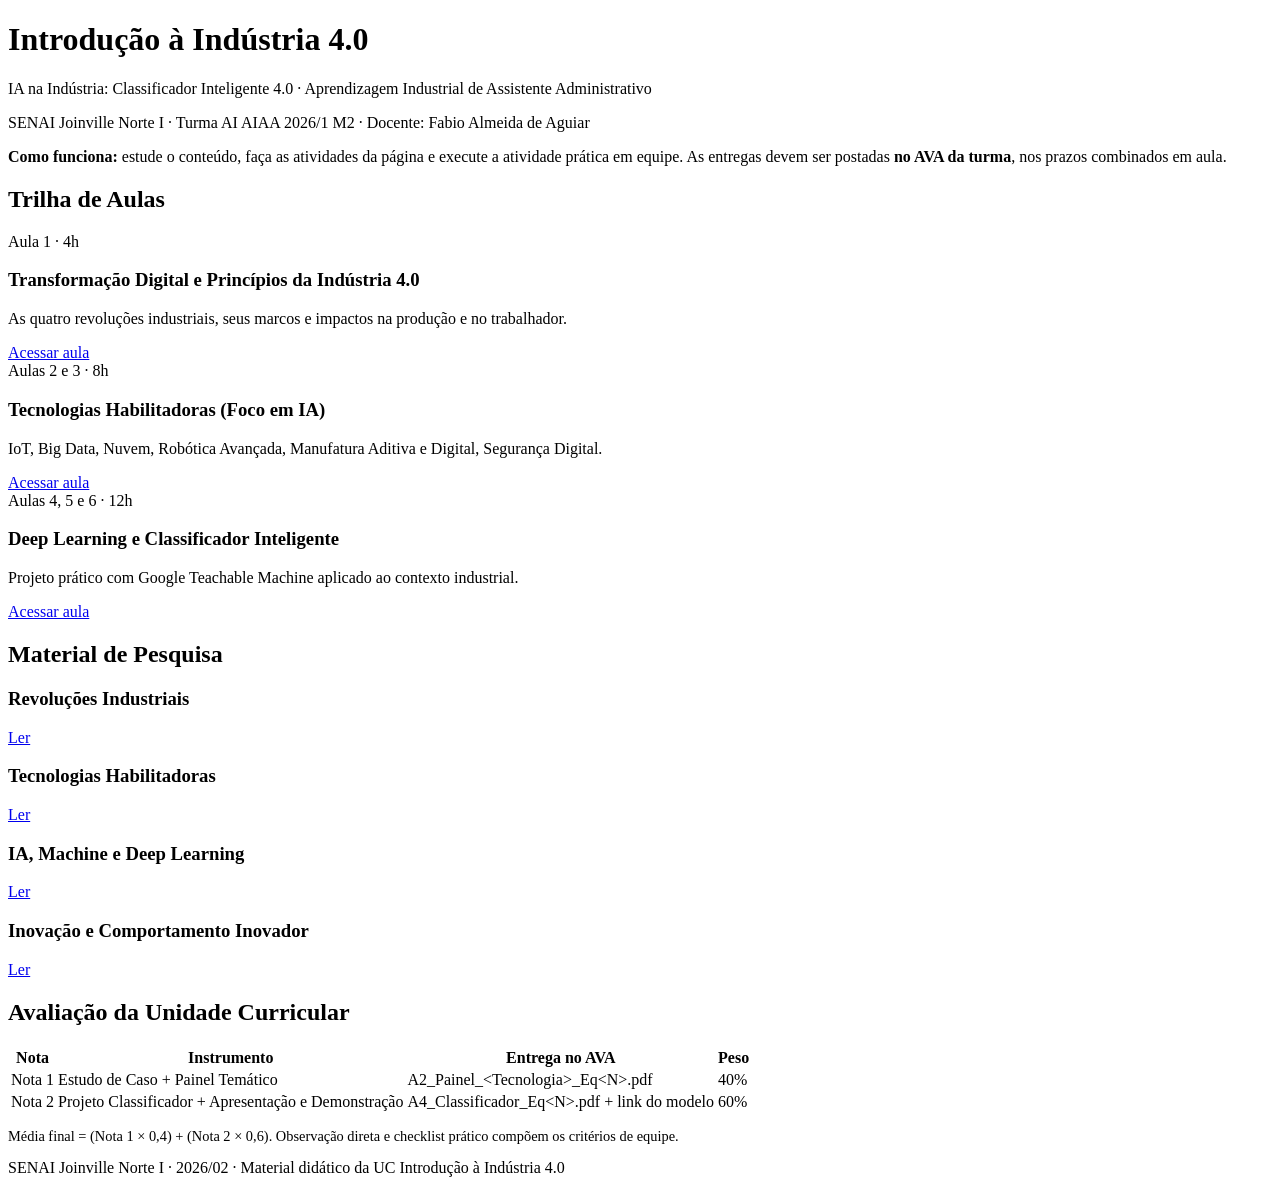
==== index.html @ d93bcd63 "Add initial HTML structure for course material" ====
<!DOCTYPE html>
<html lang="pt-BR">
<head>
<meta charset="UTF-8">
<meta name="viewport" content="width=device-width,initial-scale=1">
<title>Introdução à Indústria 4.0 — AIAA</title>
<link rel="stylesheet" href="assets/css/style.css">
</head>
<body>
<header>
  <div class="wrap" style="padding:0">
    <h1>Introdução à Indústria 4.0</h1>
    <p>IA na Indústria: Classificador Inteligente 4.0 · Aprendizagem Industrial de Assistente Administrativo</p>
    <p>SENAI Joinville Norte I · Turma AI AIAA 2026/1 M2 · Docente: Fabio Almeida de Aguiar</p>
  </div>
</header>

<div class="wrap">
  <div class="box">
    <strong>Como funciona:</strong> estude o conteúdo, faça as atividades da página
    e execute a atividade prática em equipe. As entregas devem ser postadas
    <strong>no AVA da turma</strong>, nos prazos combinados em aula.
  </div>

  <h2>Trilha de Aulas</h2>
  <div class="grid">
    <div class="card" data-etapa="aula1">
      <span class="tag">Aula 1 · 4h</span>
      <h3>Transformação Digital e Princípios da Indústria 4.0</h3>
      <p>As quatro revoluções industriais, seus marcos e impactos na produção e no trabalhador.</p>
      <a class="btn" href="aulas/aula1.html">Acessar aula</a>
    </div>
    <div class="card" data-etapa="aula23">
      <span class="tag">Aulas 2 e 3 · 8h</span>
      <h3>Tecnologias Habilitadoras (Foco em IA)</h3>
      <p>IoT, Big Data, Nuvem, Robótica Avançada, Manufatura Aditiva e Digital, Segurança Digital.</p>
      <a class="btn" href="aulas/aula2-3.html">Acessar aula</a>
    </div>
    <div class="card" data-etapa="aula456">
      <span class="tag">Aulas 4, 5 e 6 · 12h</span>
      <h3>Deep Learning e Classificador Inteligente</h3>
      <p>Projeto prático com Google Teachable Machine aplicado ao contexto industrial.</p>
      <a class="btn" href="aulas/aula4-6.html">Acessar aula</a>
    </div>
  </div>

  <h2>Material de Pesquisa</h2>
  <div class="grid">
    <div class="card"><h3>Revoluções Industriais</h3>
      <a class="btn" href="conteudo/revolucoes.html">Ler</a></div>
    <div class="card"><h3>Tecnologias Habilitadoras</h3>
      <a class="btn" href="conteudo/tecnologias.html">Ler</a></div>
    <div class="card"><h3>IA, Machine e Deep Learning</h3>
      <a class="btn" href="conteudo/ia-deeplearning.html">Ler</a></div>
    <div class="card"><h3>Inovação e Comportamento Inovador</h3>
      <a class="btn" href="conteudo/inovacao.html">Ler</a></div>
  </div>

  <h2>Avaliação da Unidade Curricular</h2>
  <table>
    <tr><th>Nota</th><th>Instrumento</th><th>Entrega no AVA</th><th>Peso</th></tr>
    <tr><td>Nota 1</td><td>Estudo de Caso + Painel Temático</td>
        <td>A2_Painel_&lt;Tecnologia&gt;_Eq&lt;N&gt;.pdf</td><td>40%</td></tr>
    <tr><td>Nota 2</td><td>Projeto Classificador + Apresentação e Demonstração</td>
        <td>A4_Classificador_Eq&lt;N&gt;.pdf + link do modelo</td><td>60%</td></tr>
  </table>
  <p style="font-size:.9rem">Média final = (Nota 1 × 0,4) + (Nota 2 × 0,6). Observação direta e checklist prático compõem os critérios de equipe.</p>
</div>

<footer>SENAI Joinville Norte I · 2026/02 · Material didático da UC Introdução à Indústria 4.0</footer>
<script src="assets/js/app.js"></script>
</body>
</html>
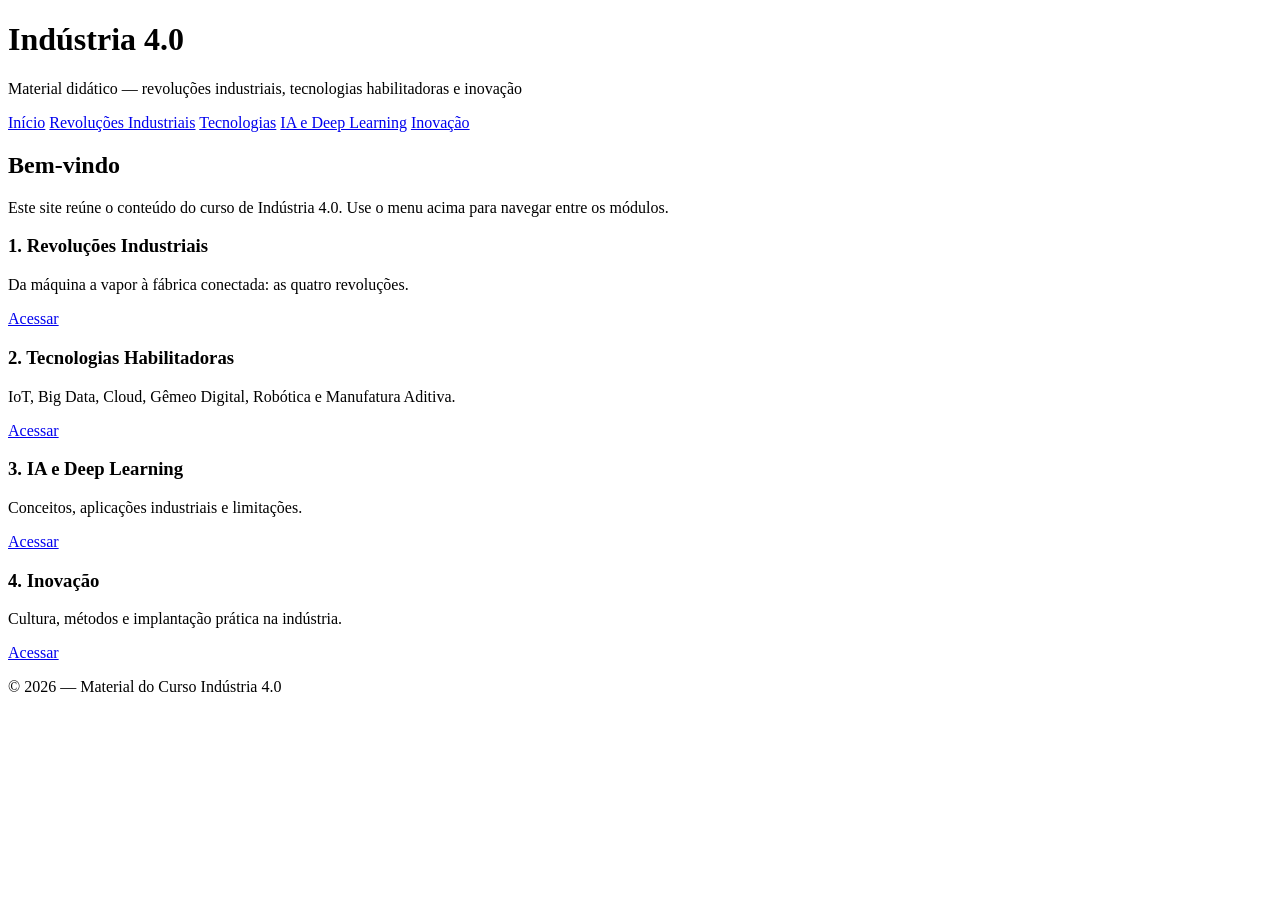
==== commit 99ba19db: "Create initial index.html for Indústria 4.0 course" ====
--- a/index.html
+++ b/index.html
@@ -1,73 +1,66 @@
 <!DOCTYPE html>
 <html lang="pt-BR">
 <head>
-<meta charset="UTF-8">
-<meta name="viewport" content="width=device-width,initial-scale=1">
-<title>Introdução à Indústria 4.0 — AIAA</title>
-<link rel="stylesheet" href="assets/css/style.css">
+  <meta charset="UTF-8">
+  <meta name="viewport" content="width=device-width, initial-scale=1.0">
+  <title>Indústria 4.0 — Material do Curso</title>
+  <link rel="stylesheet" href="assets/css/style.css">
 </head>
 <body>
-<header>
-  <div class="wrap" style="padding:0">
-    <h1>Introdução à Indústria 4.0</h1>
-    <p>IA na Indústria: Classificador Inteligente 4.0 · Aprendizagem Industrial de Assistente Administrativo</p>
-    <p>SENAI Joinville Norte I · Turma AI AIAA 2026/1 M2 · Docente: Fabio Almeida de Aguiar</p>
-  </div>
-</header>
 
-<div class="wrap">
-  <div class="box">
-    <strong>Como funciona:</strong> estude o conteúdo, faça as atividades da página
-    e execute a atividade prática em equipe. As entregas devem ser postadas
-    <strong>no AVA da turma</strong>, nos prazos combinados em aula.
-  </div>
+  <header>
+    <h1>Indústria 4.0</h1>
+    <p>Material didático — revoluções industriais, tecnologias habilitadoras e inovação</p>
+  </header>
 
-  <h2>Trilha de Aulas</h2>
-  <div class="grid">
-    <div class="card" data-etapa="aula1">
-      <span class="tag">Aula 1 · 4h</span>
-      <h3>Transformação Digital e Princípios da Indústria 4.0</h3>
-      <p>As quatro revoluções industriais, seus marcos e impactos na produção e no trabalhador.</p>
-      <a class="btn" href="aulas/aula1.html">Acessar aula</a>
-    </div>
-    <div class="card" data-etapa="aula23">
-      <span class="tag">Aulas 2 e 3 · 8h</span>
-      <h3>Tecnologias Habilitadoras (Foco em IA)</h3>
-      <p>IoT, Big Data, Nuvem, Robótica Avançada, Manufatura Aditiva e Digital, Segurança Digital.</p>
-      <a class="btn" href="aulas/aula2-3.html">Acessar aula</a>
-    </div>
-    <div class="card" data-etapa="aula456">
-      <span class="tag">Aulas 4, 5 e 6 · 12h</span>
-      <h3>Deep Learning e Classificador Inteligente</h3>
-      <p>Projeto prático com Google Teachable Machine aplicado ao contexto industrial.</p>
-      <a class="btn" href="aulas/aula4-6.html">Acessar aula</a>
-    </div>
-  </div>
+  <nav>
+    <a href="index.html">Início</a>
+    <a href="conteudo/revolucoes.html">Revoluções Industriais</a>
+    <a href="conteudo/tecnologias.html">Tecnologias</a>
+    <a href="conteudo/ia-deeplearning.html">IA e Deep Learning</a>
+    <a href="conteudo/inovacao.html">Inovação</a>
+  </nav>
 
-  <h2>Material de Pesquisa</h2>
-  <div class="grid">
-    <div class="card"><h3>Revoluções Industriais</h3>
-      <a class="btn" href="conteudo/revolucoes.html">Ler</a></div>
-    <div class="card"><h3>Tecnologias Habilitadoras</h3>
-      <a class="btn" href="conteudo/tecnologias.html">Ler</a></div>
-    <div class="card"><h3>IA, Machine e Deep Learning</h3>
-      <a class="btn" href="conteudo/ia-deeplearning.html">Ler</a></div>
-    <div class="card"><h3>Inovação e Comportamento Inovador</h3>
-      <a class="btn" href="conteudo/inovacao.html">Ler</a></div>
-  </div>
+  <main>
+    <section class="card">
+      <h2>Bem-vindo</h2>
+      <p>
+        Este site reúne o conteúdo do curso de Indústria 4.0. Use o menu acima
+        para navegar entre os módulos.
+      </p>
+    </section>
 
-  <h2>Avaliação da Unidade Curricular</h2>
-  <table>
-    <tr><th>Nota</th><th>Instrumento</th><th>Entrega no AVA</th><th>Peso</th></tr>
-    <tr><td>Nota 1</td><td>Estudo de Caso + Painel Temático</td>
-        <td>A2_Painel_&lt;Tecnologia&gt;_Eq&lt;N&gt;.pdf</td><td>40%</td></tr>
-    <tr><td>Nota 2</td><td>Projeto Classificador + Apresentação e Demonstração</td>
-        <td>A4_Classificador_Eq&lt;N&gt;.pdf + link do modelo</td><td>60%</td></tr>
-  </table>
-  <p style="font-size:.9rem">Média final = (Nota 1 × 0,4) + (Nota 2 × 0,6). Observação direta e checklist prático compõem os critérios de equipe.</p>
-</div>
+    <section class="grid">
+      <article class="card">
+        <h3>1. Revoluções Industriais</h3>
+        <p>Da máquina a vapor à fábrica conectada: as quatro revoluções.</p>
+        <a class="btn" href="conteudo/revolucoes.html">Acessar</a>
+      </article>
 
-<footer>SENAI Joinville Norte I · 2026/02 · Material didático da UC Introdução à Indústria 4.0</footer>
-<script src="assets/js/app.js"></script>
+      <article class="card">
+        <h3>2. Tecnologias Habilitadoras</h3>
+        <p>IoT, Big Data, Cloud, Gêmeo Digital, Robótica e Manufatura Aditiva.</p>
+        <a class="btn" href="conteudo/tecnologias.html">Acessar</a>
+      </article>
+
+      <article class="card">
+        <h3>3. IA e Deep Learning</h3>
+        <p>Conceitos, aplicações industriais e limitações.</p>
+        <a class="btn" href="conteudo/ia-deeplearning.html">Acessar</a>
+      </article>
+
+      <article class="card">
+        <h3>4. Inovação</h3>
+        <p>Cultura, métodos e implantação prática na indústria.</p>
+        <a class="btn" href="conteudo/inovacao.html">Acessar</a>
+      </article>
+    </section>
+  </main>
+
+  <footer>
+    <p>&copy; 2026 — Material do Curso Indústria 4.0</p>
+  </footer>
+
+  <script src="assets/js/app.js"></script>
 </body>
 </html>
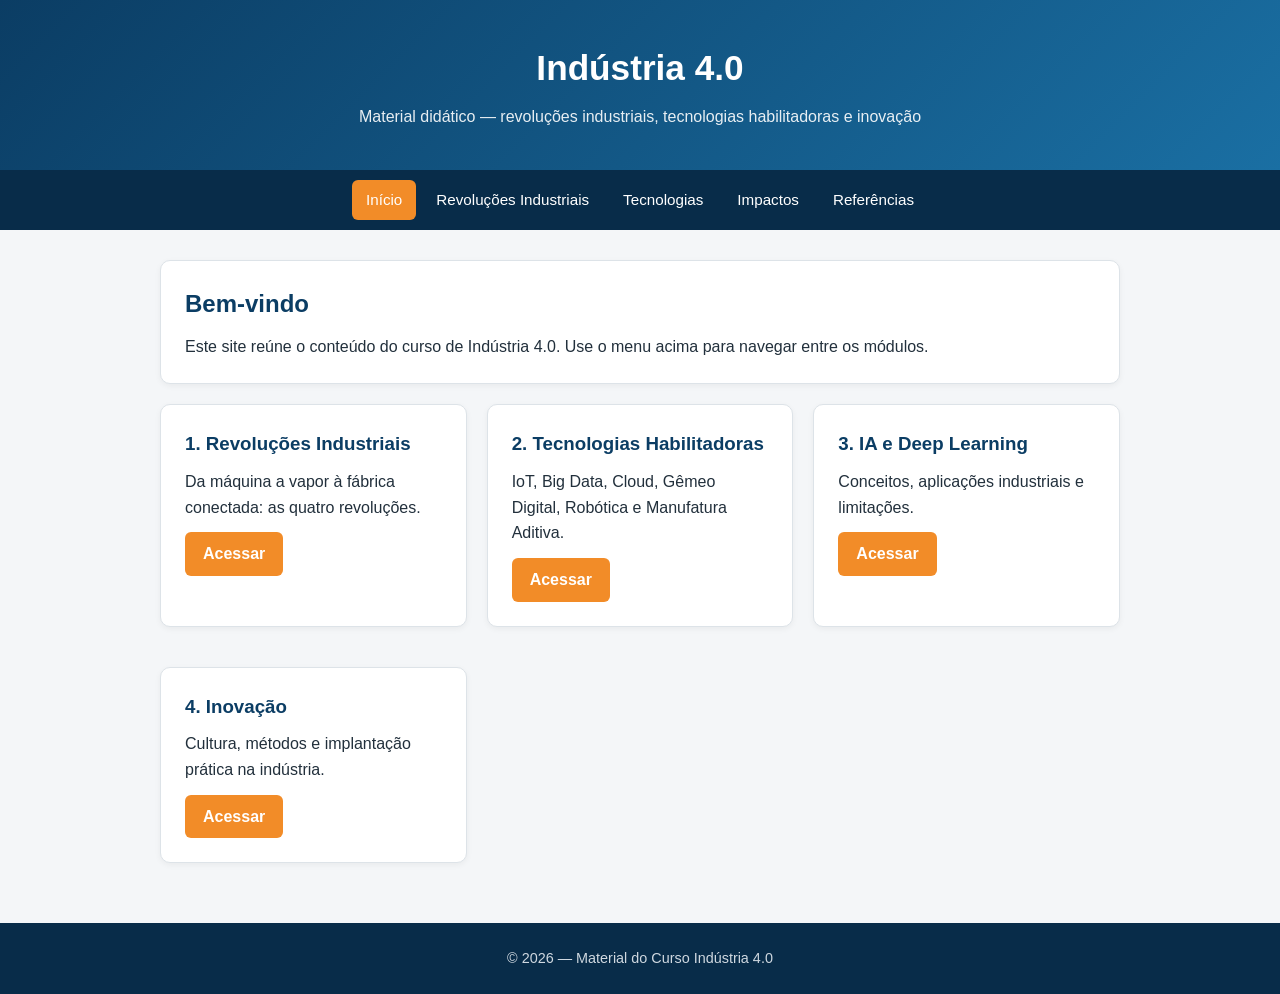
==== commit 6e1b05af: "Update index.html" ====
--- a/index.html
+++ b/index.html
@@ -5,6 +5,7 @@
   <meta name="viewport" content="width=device-width, initial-scale=1.0">
   <title>Indústria 4.0 — Material do Curso</title>
   <link rel="stylesheet" href="assets/css/style.css">
+  <script src="assets/js/app.js"></script>
 </head>
 <body>
 
@@ -14,12 +15,12 @@
   </header>
 
   <nav>
-    <a href="index.html">Início</a>
-    <a href="conteudo/revolucoes.html">Revoluções Industriais</a>
-    <a href="conteudo/tecnologias.html">Tecnologias</a>
-    <a href="conteudo/ia-deeplearning.html">IA e Deep Learning</a>
-    <a href="conteudo/inovacao.html">Inovação</a>
-  </nav>
+  <a href="index.html">Início</a>
+  <a href="revolucoes.html">Revoluções Industriais</a>
+  <a href="tecnologias.html">Tecnologias</a>
+  <a href="impactos.html">Impactos</a>
+  <a href="referencias.html">Referências</a>
+</nav>
 
   <main>
     <section class="card">
--- a/assets/css/style.css
+++ b/assets/css/style.css
@@ -0,0 +1,122 @@
+:root {
+  --azul: #0b3d64;
+  --azul-claro: #1a6fa3;
+  --laranja: #f28c28;
+  --cinza: #f4f6f8;
+  --texto: #22303c;
+  --borda: #dde3e8;
+}
+
+* { margin: 0; padding: 0; box-sizing: border-box; }
+
+body {
+  font-family: "Segoe UI", Arial, sans-serif;
+  background: var(--cinza);
+  color: var(--texto);
+  line-height: 1.6;
+}
+
+header {
+  background: linear-gradient(135deg, var(--azul), var(--azul-claro));
+  color: #fff;
+  padding: 40px 20px;
+  text-align: center;
+}
+
+header h1 { font-size: 2.2rem; margin-bottom: 8px; }
+header p { opacity: .9; }
+
+nav {
+  background: #082c49;
+  display: flex;
+  flex-wrap: wrap;
+  justify-content: center;
+  gap: 6px;
+  padding: 10px;
+  position: sticky;
+  top: 0;
+  z-index: 10;
+}
+
+nav a {
+  color: #fff;
+  text-decoration: none;
+  padding: 8px 14px;
+  border-radius: 6px;
+  font-size: .95rem;
+  transition: background .2s;
+}
+
+nav a:hover { background: var(--laranja); }
+
+main {
+  max-width: 1000px;
+  margin: 30px auto;
+  padding: 0 20px;
+}
+
+.card {
+  background: #fff;
+  border: 1px solid var(--borda);
+  border-radius: 10px;
+  padding: 24px;
+  margin-bottom: 20px;
+  box-shadow: 0 2px 6px rgba(0,0,0,.05);
+}
+
+.card h2, .card h3 {
+  color: var(--azul);
+  margin-bottom: 10px;
+}
+
+.grid {
+  display: grid;
+  grid-template-columns: repeat(auto-fit, minmax(240px, 1fr));
+  gap: 20px;
+}
+
+.btn {
+  display: inline-block;
+  margin-top: 12px;
+  background: var(--laranja);
+  color: #fff;
+  text-decoration: none;
+  padding: 9px 18px;
+  border-radius: 6px;
+  font-weight: 600;
+  transition: opacity .2s;
+}
+
+.btn:hover { opacity: .85; }
+
+ul, ol { margin: 10px 0 10px 22px; }
+li { margin-bottom: 6px; }
+
+table {
+  width: 100%;
+  border-collapse: collapse;
+  margin: 16px 0;
+}
+
+th, td {
+  border: 1px solid var(--borda);
+  padding: 10px;
+  text-align: left;
+}
+
+th { background: var(--azul); color: #fff; }
+tr:nth-child(even) td { background: #fafbfc; }
+
+footer {
+  background: #082c49;
+  color: #cfd8e0;
+  text-align: center;
+  padding: 24px;
+  margin-top: 40px;
+  font-size: .9rem;
+}
+
+@media (max-width: 600px) {
+  header h1 { font-size: 1.6rem; }
+  nav a { font-size: .85rem; padding: 6px 10px; }
+}
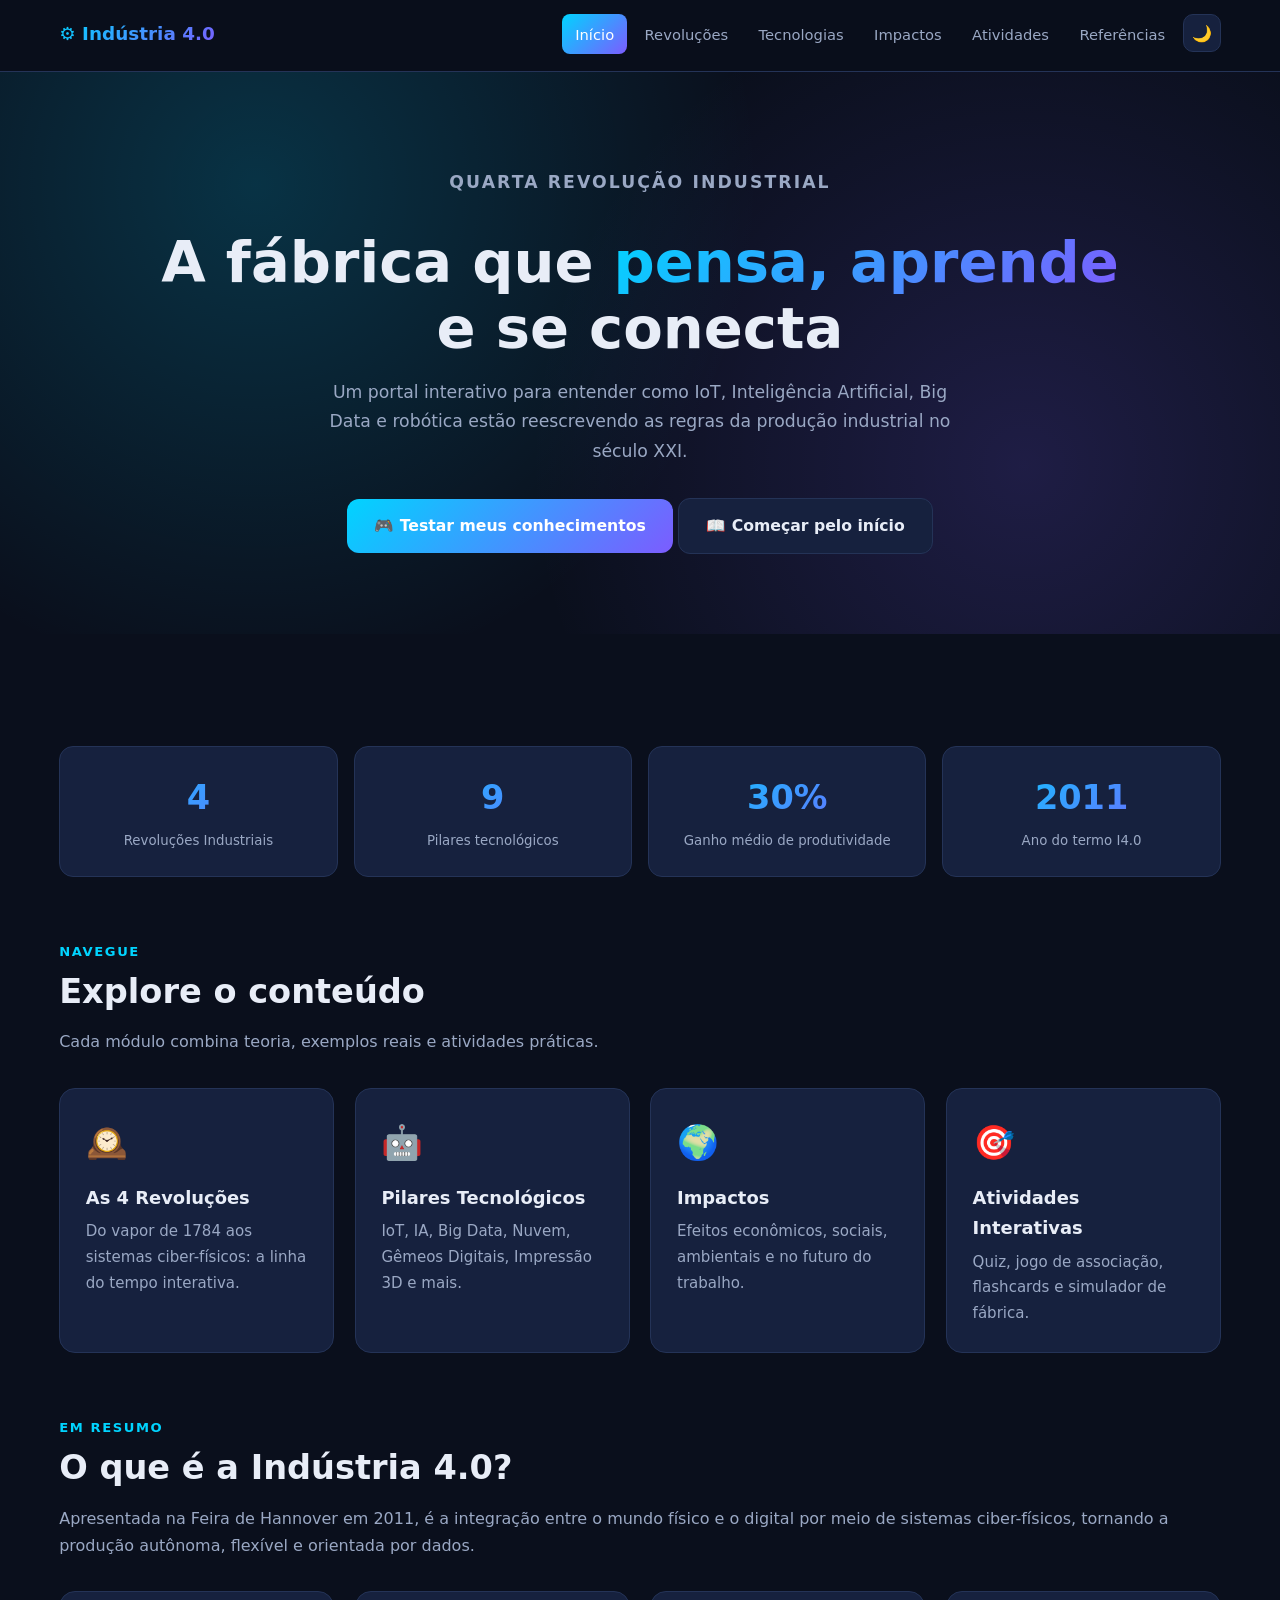
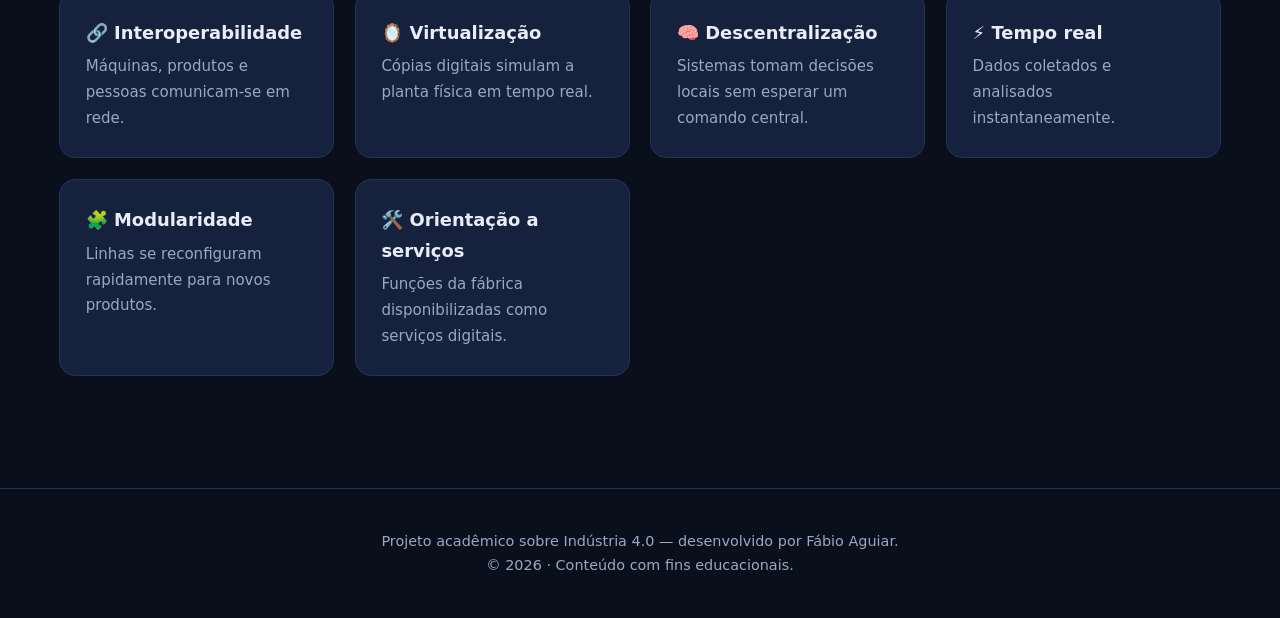
==== commit d169d63d: "Update index.html" ====
--- a/index.html
+++ b/index.html
@@ -1,67 +1,84 @@
 <!DOCTYPE html>
-<html lang="pt-BR">
+<html lang="pt-BR" data-theme="dark">
 <head>
-  <meta charset="UTF-8">
-  <meta name="viewport" content="width=device-width, initial-scale=1.0">
-  <title>Indústria 4.0 — Material do Curso</title>
-  <link rel="stylesheet" href="assets/css/style.css">
-  <script src="assets/js/app.js"></script>
+<meta charset="UTF-8">
+<meta name="viewport" content="width=device-width,initial-scale=1">
+<title>Indústria 4.0 — Portal Interativo</title>
+<meta name="description" content="Portal educativo e interativo sobre a Quarta Revolução Industrial.">
+<link rel="stylesheet" href="assets/css/style.css">
 </head>
 <body>
+<header>
+  <div class="nav-wrap">
+    <a href="index.html" class="logo">⚙️ Indústria 4.0</a>
+    <button class="burger">☰</button>
+    <nav>
+      <a href="index.html" class="active">Início</a>
+      <a href="revolucoes.html">Revoluções</a>
+      <a href="tecnologias.html">Tecnologias</a>
+      <a href="impactos.html">Impactos</a>
+      <a href="atividades.html">Atividades</a>
+      <a href="referencias.html">Referências</a>
+      <button id="theme">🌙</button>
+    </nav>
+  </div>
+  <div id="bar"></div>
+</header>
 
-  <header>
-    <h1>Indústria 4.0</h1>
-    <p>Material didático — revoluções industriais, tecnologias habilitadoras e inovação</p>
-  </header>
+<section class="hero">
+  <p class="eyebrow">Quarta Revolução Industrial</p>
+  <h1>A fábrica que <span>pensa, aprende</span><br>e se conecta</h1>
+  <p>Um portal interativo para entender como IoT, Inteligência Artificial, Big Data e robótica
+     estão reescrevendo as regras da produção industrial no século XXI.</p>
+  <a href="atividades.html" class="btn btn-p">🎮 Testar meus conhecimentos</a>
+  <a href="revolucoes.html" class="btn btn-s">📖 Começar pelo início</a>
+</section>
 
-  <nav>
-  <a href="index.html">Início</a>
-  <a href="revolucoes.html">Revoluções Industriais</a>
-  <a href="tecnologias.html">Tecnologias</a>
-  <a href="impactos.html">Impactos</a>
-  <a href="referencias.html">Referências</a>
-</nav>
+<main>
+  <section class="stats reveal">
+    <div class="stat"><b data-count="4">0</b><small>Revoluções Industriais</small></div>
+    <div class="stat"><b data-count="9">0</b><small>Pilares tecnológicos</small></div>
+    <div class="stat"><b data-count="30" data-suf="%">0</b><small>Ganho médio de produtividade</small></div>
+    <div class="stat"><b data-count="2011">0</b><small>Ano do termo I4.0</small></div>
+  </section>
 
-  <main>
-    <section class="card">
-      <h2>Bem-vindo</h2>
-      <p>
-        Este site reúne o conteúdo do curso de Indústria 4.0. Use o menu acima
-        para navegar entre os módulos.
-      </p>
-    </section>
+  <section class="reveal">
+    <p class="eyebrow">Navegue</p>
+    <h2>Explore o conteúdo</h2>
+    <p class="sub">Cada módulo combina teoria, exemplos reais e atividades práticas.</p>
+    <div class="grid">
+      <a class="card" href="revolucoes.html"><span class="ico">🕰️</span>
+        <h3>As 4 Revoluções</h3><p>Do vapor de 1784 aos sistemas ciber-físicos: a linha do tempo interativa.</p></a>
+      <a class="card" href="tecnologias.html"><span class="ico">🤖</span>
+        <h3>Pilares Tecnológicos</h3><p>IoT, IA, Big Data, Nuvem, Gêmeos Digitais, Impressão 3D e mais.</p></a>
+      <a class="card" href="impactos.html"><span class="ico">🌍</span>
+        <h3>Impactos</h3><p>Efeitos econômicos, sociais, ambientais e no futuro do trabalho.</p></a>
+      <a class="card" href="atividades.html"><span class="ico">🎯</span>
+        <h3>Atividades Interativas</h3><p>Quiz, jogo de associação, flashcards e simulador de fábrica.</p></a>
+    </div>
+  </section>
 
-    <section class="grid">
-      <article class="card">
-        <h3>1. Revoluções Industriais</h3>
-        <p>Da máquina a vapor à fábrica conectada: as quatro revoluções.</p>
-        <a class="btn" href="conteudo/revolucoes.html">Acessar</a>
-      </article>
+  <section class="reveal">
+    <p class="eyebrow">Em resumo</p>
+    <h2>O que é a Indústria 4.0?</h2>
+    <p class="sub">Apresentada na Feira de Hannover em 2011, é a integração entre o mundo físico e o digital
+      por meio de sistemas ciber-físicos, tornando a produção autônoma, flexível e orientada por dados.</p>
+    <div class="grid">
+      <div class="card"><h3>🔗 Interoperabilidade</h3><p>Máquinas, produtos e pessoas comunicam-se em rede.</p></div>
+      <div class="card"><h3>🪞 Virtualização</h3><p>Cópias digitais simulam a planta física em tempo real.</p></div>
+      <div class="card"><h3>🧠 Descentralização</h3><p>Sistemas tomam decisões locais sem esperar um comando central.</p></div>
+      <div class="card"><h3>⚡ Tempo real</h3><p>Dados coletados e analisados instantaneamente.</p></div>
+      <div class="card"><h3>🧩 Modularidade</h3><p>Linhas se reconfiguram rapidamente para novos produtos.</p></div>
+      <div class="card"><h3>🛠️ Orientação a serviços</h3><p>Funções da fábrica disponibilizadas como serviços digitais.</p></div>
+    </div>
+  </section>
+</main>
 
-      <article class="card">
-        <h3>2. Tecnologias Habilitadoras</h3>
-        <p>IoT, Big Data, Cloud, Gêmeo Digital, Robótica e Manufatura Aditiva.</p>
-        <a class="btn" href="conteudo/tecnologias.html">Acessar</a>
-      </article>
-
-      <article class="card">
-        <h3>3. IA e Deep Learning</h3>
-        <p>Conceitos, aplicações industriais e limitações.</p>
-        <a class="btn" href="conteudo/ia-deeplearning.html">Acessar</a>
-      </article>
-
-      <article class="card">
-        <h3>4. Inovação</h3>
-        <p>Cultura, métodos e implantação prática na indústria.</p>
-        <a class="btn" href="conteudo/inovacao.html">Acessar</a>
-      </article>
-    </section>
-  </main>
-
-  <footer>
-    <p>&copy; 2026 — Material do Curso Indústria 4.0</p>
-  </footer>
-
-  <script src="assets/js/app.js"></script>
+<footer>
+  <p>Projeto acadêmico sobre Indústria 4.0 — desenvolvido por Fábio Aguiar.</p>
+  <p>© 2026 · Conteúdo com fins educacionais.</p>
+</footer>
+<button id="top">↑</button>
+<script src="assets/js/app.js"></script>
 </body>
 </html>
--- a/assets/css/style.css
+++ b/assets/css/style.css
@@ -1,122 +1,159 @@
-:root {
-  --azul: #0b3d64;
-  --azul-claro: #1a6fa3;
-  --laranja: #f28c28;
-  --cinza: #f4f6f8;
-  --texto: #22303c;
-  --borda: #dde3e8;
+:root{
+  --bg:#0a0f1c; --bg2:#111a2e; --card:#16213e; --line:#243357;
+  --txt:#e8edf7; --mut:#9aa8c4; --acc:#00d4ff; --acc2:#7c5cff; --ok:#22c55e; --err:#ef4444;
+  --grad:linear-gradient(135deg,#00d4ff,#7c5cff);
 }
+[data-theme="light"]{
+  --bg:#f4f7fb; --bg2:#ffffff; --card:#ffffff; --line:#dde5f0;
+  --txt:#0e1729; --mut:#5a6b8a;
+}
+*{margin:0;padding:0;box-sizing:border-box}
+html{scroll-behavior:smooth}
+body{font-family:"Segoe UI",system-ui,sans-serif;background:var(--bg);color:var(--txt);line-height:1.7}
 
-* { margin: 0; padding: 0; box-sizing: border-box; }
+/* HEADER */
+header{position:sticky;top:0;z-index:99;background:color-mix(in srgb,var(--bg) 85%,transparent);
+  backdrop-filter:blur(14px);border-bottom:1px solid var(--line)}
+.nav-wrap{max-width:1200px;margin:auto;display:flex;align-items:center;gap:1rem;padding:.9rem 1.2rem}
+.logo{font-weight:800;font-size:1.15rem;background:var(--grad);-webkit-background-clip:text;
+  -webkit-text-fill-color:transparent;text-decoration:none;white-space:nowrap}
+nav{margin-left:auto;display:flex;gap:.3rem;flex-wrap:wrap}
+nav a{color:var(--mut);text-decoration:none;padding:.45rem .8rem;border-radius:8px;font-size:.92rem;
+  font-weight:500;transition:.25s}
+nav a:hover{color:var(--txt);background:var(--card)}
+nav a.active{color:#fff;background:var(--grad)}
+#theme{background:var(--card);border:1px solid var(--line);color:var(--txt);cursor:pointer;
+  width:38px;height:38px;border-radius:10px;font-size:1rem}
+.burger{display:none;background:none;border:0;color:var(--txt);font-size:1.6rem;cursor:pointer}
+#bar{height:3px;background:var(--grad);width:0;transition:width .1s}
 
-body {
-  font-family: "Segoe UI", Arial, sans-serif;
-  background: var(--cinza);
-  color: var(--texto);
-  line-height: 1.6;
+/* HERO */
+.hero{position:relative;text-align:center;padding:6rem 1.2rem 5rem;overflow:hidden}
+.hero::before{content:"";position:absolute;inset:0;z-index:-1;
+  background:radial-gradient(circle at 20% 20%,rgba(0,212,255,.18),transparent 45%),
+             radial-gradient(circle at 80% 70%,rgba(124,92,255,.18),transparent 45%)}
+.hero h1{font-size:clamp(2rem,6vw,3.6rem);line-height:1.15;font-weight:800;margin-bottom:1rem}
+.hero h1 span{background:var(--grad);-webkit-background-clip:text;-webkit-text-fill-color:transparent}
+.hero p{color:var(--mut);max-width:640px;margin:auto auto 2rem;font-size:1.08rem}
+.btn{display:inline-block;padding:.85rem 1.7rem;border-radius:12px;text-decoration:none;font-weight:600;
+  border:0;cursor:pointer;font-size:.98rem;transition:.25s}
+.btn-p{background:var(--grad);color:#fff}
+.btn-p:hover{transform:translateY(-3px);box-shadow:0 10px 28px rgba(0,212,255,.3)}
+.btn-s{background:var(--card);color:var(--txt);border:1px solid var(--line)}
+.btn-s:hover{border-color:var(--acc)}
+
+/* LAYOUT */
+main{max-width:1200px;margin:auto;padding:3rem 1.2rem}
+section{margin-bottom:4rem}
+h2{font-size:clamp(1.5rem,4vw,2.1rem);margin-bottom:.5rem;font-weight:750}
+.sub{color:var(--mut);margin-bottom:2rem}
+.eyebrow{color:var(--acc);font-weight:700;font-size:.82rem;letter-spacing:.12em;text-transform:uppercase}
+.grid{display:grid;gap:1.3rem;grid-template-columns:repeat(auto-fit,minmax(260px,1fr))}
+
+/* CARDS */
+.card{background:var(--card);border:1px solid var(--line);border-radius:16px;padding:1.6rem;
+  text-decoration:none;color:inherit;display:block;position:relative;overflow:hidden;transition:.3s}
+.card::after{content:"";position:absolute;top:0;left:0;right:0;height:3px;background:var(--grad);
+  transform:scaleX(0);transform-origin:left;transition:.35s}
+.card:hover{transform:translateY(-6px);border-color:var(--acc);box-shadow:0 14px 40px rgba(0,0,0,.28)}
+.card:hover::after{transform:scaleX(1)}
+.card .ico{font-size:2.1rem;display:block;margin-bottom:.7rem}
+.card h3{margin-bottom:.4rem;font-size:1.12rem}
+.card p{color:var(--mut);font-size:.94rem}
+
+/* STATS */
+.stats{display:grid;gap:1rem;grid-template-columns:repeat(auto-fit,minmax(150px,1fr));text-align:center}
+.stat{background:var(--card);border:1px solid var(--line);border-radius:14px;padding:1.4rem}
+.stat b{display:block;font-size:2.1rem;background:var(--grad);-webkit-background-clip:text;
+  -webkit-text-fill-color:transparent}
+.stat small{color:var(--mut)}
+
+/* TIMELINE */
+.tl{position:relative;padding-left:2.2rem}
+.tl::before{content:"";position:absolute;left:8px;top:0;bottom:0;width:2px;background:var(--grad)}
+.tl-item{position:relative;margin-bottom:2rem;background:var(--card);border:1px solid var(--line);
+  border-radius:14px;padding:1.4rem;opacity:0;transform:translateX(-24px);transition:.6s}
+.tl-item.in{opacity:1;transform:none}
+.tl-item::before{content:"";position:absolute;left:-2.05rem;top:1.8rem;width:14px;height:14px;
+  border-radius:50%;background:var(--acc);box-shadow:0 0 0 4px var(--bg)}
+.tl-item .yr{color:var(--acc);font-weight:800;font-size:.9rem}
+
+/* ACCORDION */
+.acc{background:var(--card);border:1px solid var(--line);border-radius:12px;margin-bottom:.8rem;overflow:hidden}
+.acc-h{width:100%;text-align:left;background:none;border:0;color:var(--txt);padding:1.1rem 1.3rem;
+  font-size:1rem;font-weight:600;cursor:pointer;display:flex;justify-content:space-between;gap:1rem}
+.acc-h:hover{color:var(--acc)}
+.acc-h i{transition:.3s;font-style:normal}
+.acc.open .acc-h i{transform:rotate(45deg)}
+.acc-b{max-height:0;overflow:hidden;transition:max-height .4s ease}
+.acc-b div{padding:0 1.3rem 1.2rem;color:var(--mut)}
+
+/* TABELA */
+.tw{overflow-x:auto;border:1px solid var(--line);border-radius:12px}
+table{width:100%;border-collapse:collapse;min-width:520px}
+th,td{padding:.9rem 1rem;text-align:left;border-bottom:1px solid var(--line);font-size:.94rem}
+th{background:var(--bg2);font-weight:700}
+tbody tr:hover{background:var(--bg2)}
+tbody tr:last-child td{border:0}
+
+/* QUIZ */
+.quiz{background:var(--card);border:1px solid var(--line);border-radius:16px;padding1.8rem;padding:1.8rem}
+.q-top{display:flex;justify-content:space-between;color:var(--mut);font-size:.88rem;margin-bottom:.6rem}
+.q-bar{height:6px;background:var(--line);border-radius:99px;overflow:hidden;margin-bottom:1.5rem}
+.q-bar span{display:block;height:100%;background:var(--grad);width:0;transition:.4s}
+.q-txt{font-size:1.15rem;font-weight:600;margin-bottom:1.2rem}
+.opt{display:block;width:100%;text-align:left;background:var(--bg2);border:1px solid var(--line);
+  color:var(--txt);padding:.9rem 1.1rem;border-radius:10px;margin-bottom:.6rem;cursor:pointer;transition:.2s}
+.opt:hover:not(:disabled){border-color:var(--acc);transform:translateX(5px)}
+.opt.ok{border-color:var(--ok);background:rgba(34,197,94,.14)}
+.opt.no{border-color:var(--err);background:rgba(239,68,68,.14)}
+.fb{padding:1rem;border-radius:10px;background:var(--bg2);border-left:4px solid var(--acc);
+  color:var(--mut);font-size:.92rem;margin-top:.5rem}
+.score{text-align:center}
+.score b{font-size:3.4rem;background:var(--grad);-webkit-background-clip:text;-webkit-text-fill-color:transparent}
+
+/* DRAG & DROP */
+.dd{display:grid;gap:1.5rem;grid-template-columns:1fr 1fr}
+.pool{display:flex;flex-wrap:wrap;gap:.6rem;align-content:start}
+.chip{background:var(--grad);color:#fff;padding:.55rem 1rem;border-radius:99px;cursor:grab;
+  font-size:.88rem;font-weight:600;user-select:none}
+.chip.dragging{opacity:.4}
+.zone{background:var(--card);border:2px dashed var(--line);border-radius:12px;padding:1rem;min-height:74px}
+.zone.over{border-color:var(--acc);background:var(--bg2)}
+.zone.ok{border-style:solid;border-color:var(--ok)}
+.zone small{display:block;color:var(--mut);margin-bottom:.5rem}
+
+/* SIMULADOR */
+.sim{background:var(--card);border:1px solid var(--line);border-radius:16px;padding:1.8rem}
+.sim label{display:block;margin:1rem 0 .3rem;font-weight:600;font-size:.92rem}
+.sim input[type=range]{width:100%;accent-color:var(--acc)}
+.out{display:grid;gap:1rem;grid-template-columns:repeat(auto-fit,minmax(120px,1fr));margin-top:1.8rem}
+
+/* FLASHCARDS */
+.fc{height:170px;perspective:1000px;cursor:pointer}
+.fc-in{position:relative;width:100%;height:100%;transition:transform .6s;transform-style:preserve-3d}
+.fc.flip .fc-in{transform:rotateY(180deg)}
+.fc-f,.fc-bk{position:absolute;inset:0;backface-visibility:hidden;border-radius:14px;padding:1.2rem;
+  display:flex;align-items:center;justify-content:center;text-align:center;border:1px solid var(--line)}
+.fc-f{background:var(--card);font-weight:700}
+.fc-bk{background:var(--grad);color:#fff;transform:rotateY(180deg);font-size:.92rem}
+
+/* MISC */
+.reveal{opacity:0;transform:translateY(28px);transition:.7s}
+.reveal.in{opacity:1;transform:none}
+ul.li{list-style:none}
+ul.li li{padding-left:1.6rem;position:relative;margin-bottom:.6rem;color:var(--mut)}
+ul.li li::before{content:"▸";position:absolute;left:0;color:var(--acc);font-weight:700}
+.note{background:var(--bg2);border-left:4px solid var(--acc2);border-radius:10px;padding:1.2rem;color:var(--mut)}
+footer{border-top:1px solid var(--line);text-align:center;padding:2.5rem 1.2rem;color:var(--mut);font-size:.9rem}
+#top{position:fixed;right:1.2rem;bottom:1.2rem;width:46px;height:46px;border-radius:50%;border:0;
+  background:var(--grad);color:#fff;font-size:1.2rem;cursor:pointer;opacity:0;pointer-events:none;transition:.3s}
+#top.show{opacity:1;pointer-events:auto}
+
+@media(max-width:820px){
+  .burger{display:block;margin-left:auto}
+  nav{display:none;position:absolute;top:100%;left:0;right:0;flex-direction:column;
+    background:var(--bg2);border-bottom:1px solid var(--line);padding:.8rem;margin:0}
+  nav.show{display:flex}
+  .dd,.sim .out{grid-template-columns:1fr}
 }
-
-header {
-  background: linear-gradient(135deg, var(--azul), var(--azul-claro));
-  color: #fff;
-  padding: 40px 20px;
-  text-align: center;
-}
-
-header h1 { font-size: 2.2rem; margin-bottom: 8px; }
-header p { opacity: .9; }
-
-nav {
-  background: #082c49;
-  display: flex;
-  flex-wrap: wrap;
-  justify-content: center;
-  gap: 6px;
-  padding: 10px;
-  position: sticky;
-  top: 0;
-  z-index: 10;
-}
-
-nav a {
-  color: #fff;
-  text-decoration: none;
-  padding: 8px 14px;
-  border-radius: 6px;
-  font-size: .95rem;
-  transition: background .2s;
-}
-
-nav a:hover { background: var(--laranja); }
-
-main {
-  max-width: 1000px;
-  margin: 30px auto;
-  padding: 0 20px;
-}
-
-.card {
-  background: #fff;
-  border: 1px solid var(--borda);
-  border-radius: 10px;
-  padding: 24px;
-  margin-bottom: 20px;
-  box-shadow: 0 2px 6px rgba(0,0,0,.05);
-}
-
-.card h2, .card h3 {
-  color: var(--azul);
-  margin-bottom: 10px;
-}
-
-.grid {
-  display: grid;
-  grid-template-columns: repeat(auto-fit, minmax(240px, 1fr));
-  gap: 20px;
-}
-
-.btn {
-  display: inline-block;
-  margin-top: 12px;
-  background: var(--laranja);
-  color: #fff;
-  text-decoration: none;
-  padding: 9px 18px;
-  border-radius: 6px;
-  font-weight: 600;
-  transition: opacity .2s;
-}
-
-.btn:hover { opacity: .85; }
-
-ul, ol { margin: 10px 0 10px 22px; }
-li { margin-bottom: 6px; }
-
-table {
-  width: 100%;
-  border-collapse: collapse;
-  margin: 16px 0;
-}
-
-th, td {
-  border: 1px solid var(--borda);
-  padding: 10px;
-  text-align: left;
-}
-
-th { background: var(--azul); color: #fff; }
-tr:nth-child(even) td { background: #fafbfc; }
-
-footer {
-  background: #082c49;
-  color: #cfd8e0;
-  text-align: center;
-  padding: 24px;
-  margin-top: 40px;
-  font-size: .9rem;
-}
-
-@media (max-width: 600px) {
-  header h1 { font-size: 1.6rem; }
-  nav a { font-size: .85rem; padding: 6px 10px; }
-}
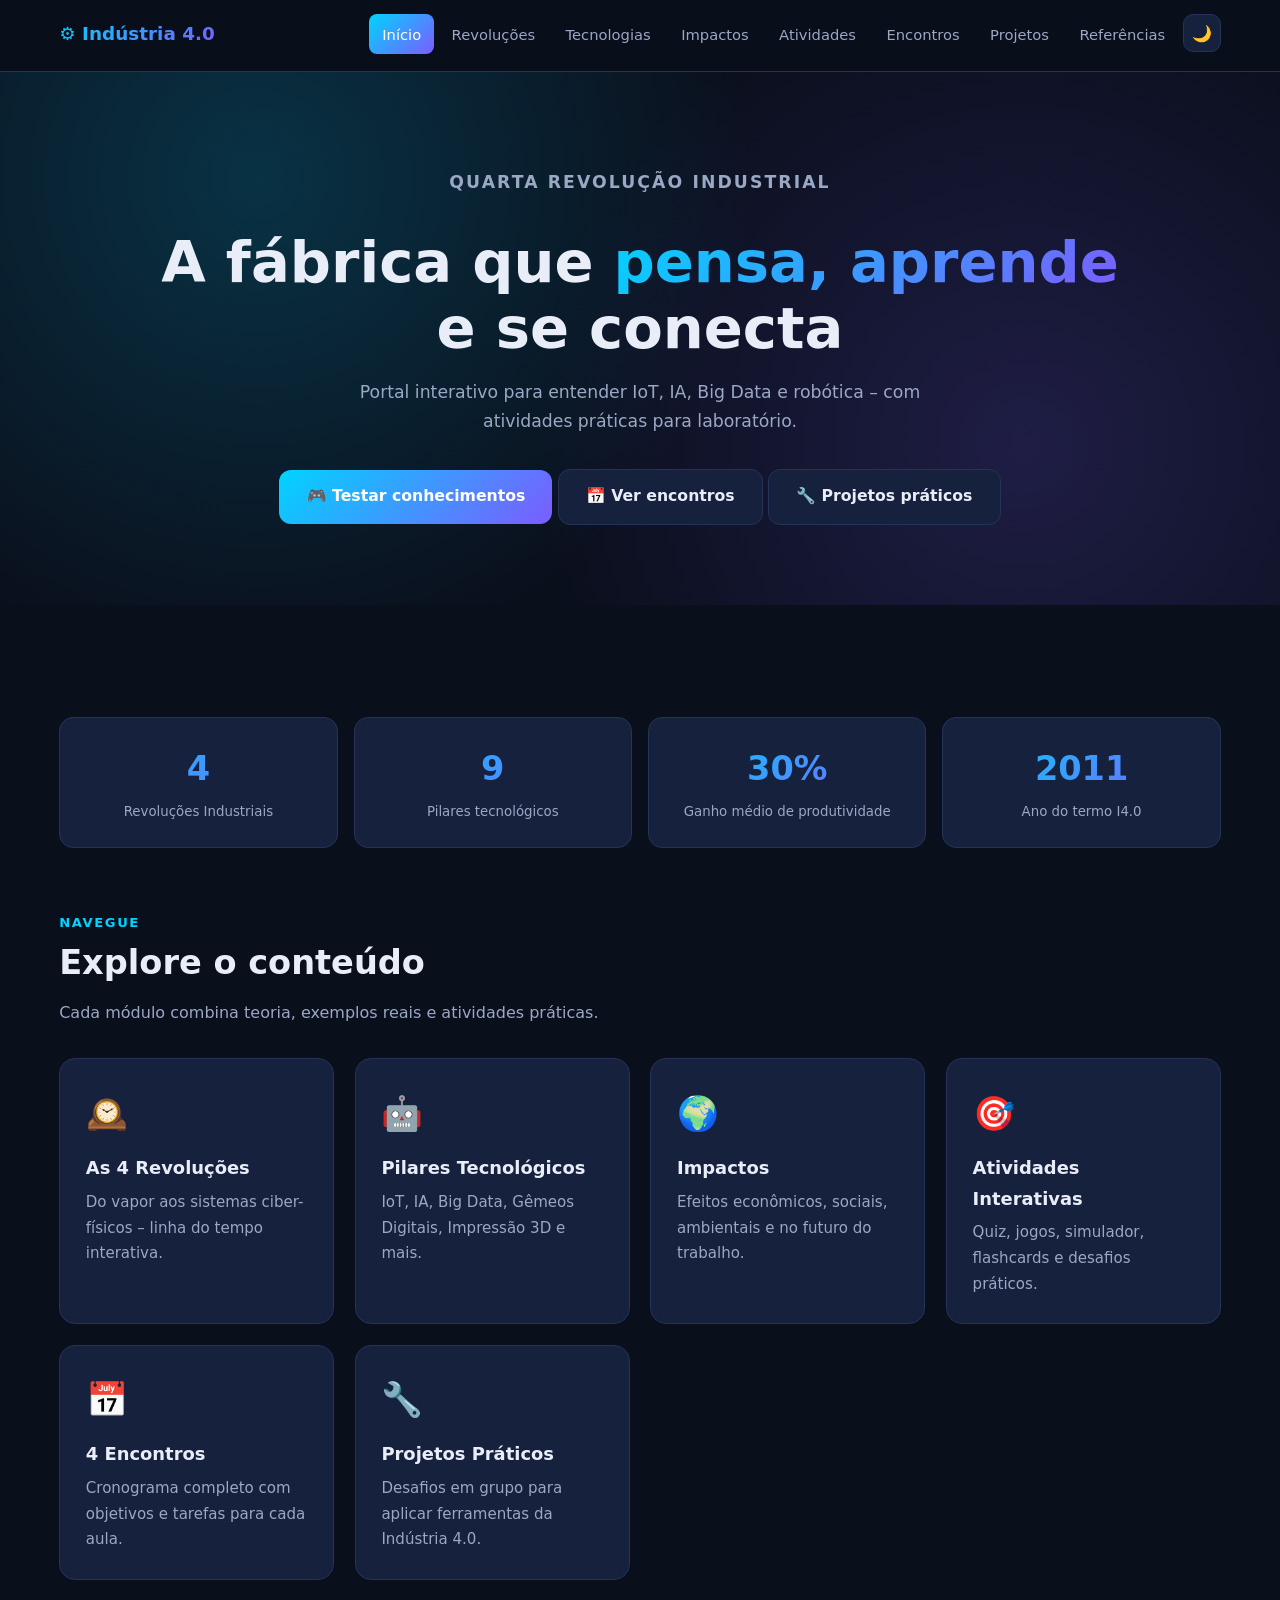
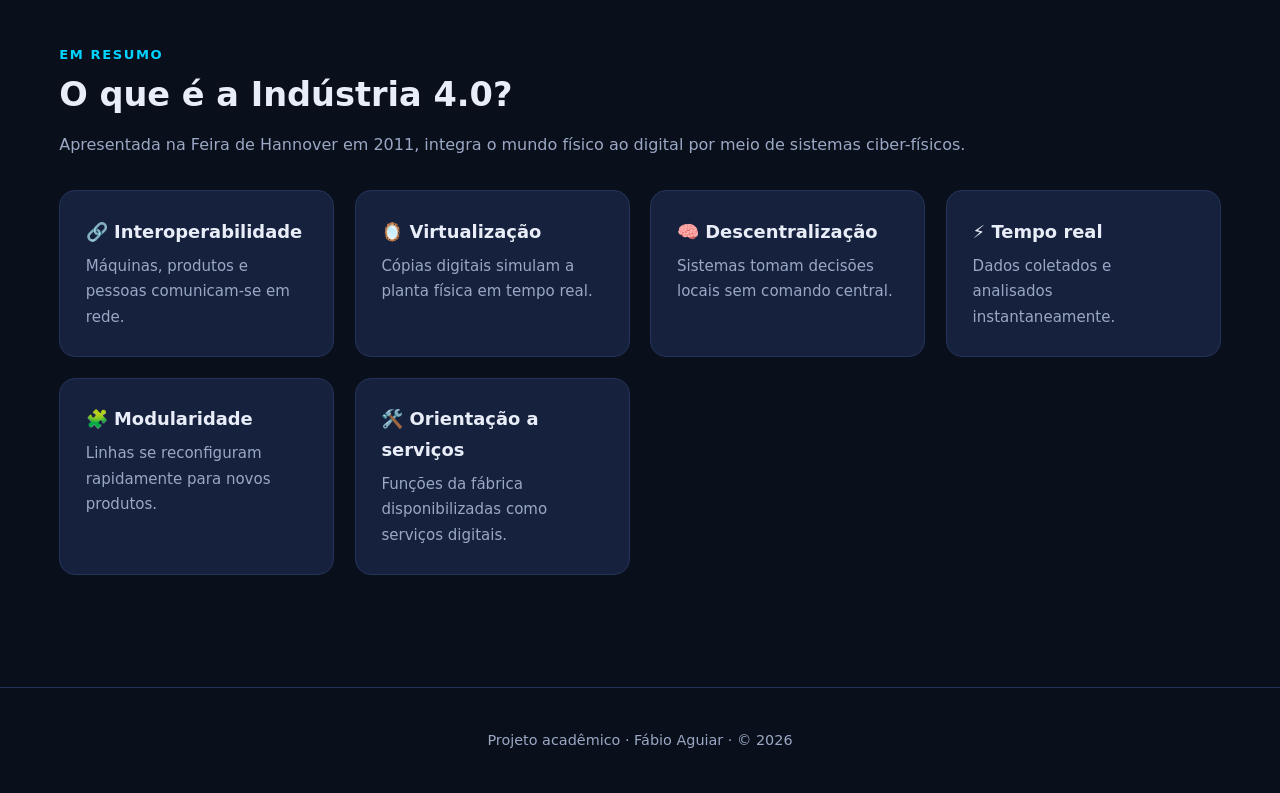
==== commit c0b87f45: "Refactor index.html for improved layout and content Updated the structure and content of the index.h" ====
--- a/index.html
+++ b/index.html
@@ -1,84 +1,84 @@
 <!DOCTYPE html>
 <html lang="pt-BR" data-theme="dark">
 <head>
-<meta charset="UTF-8">
-<meta name="viewport" content="width=device-width,initial-scale=1">
-<title>Indústria 4.0 — Portal Interativo</title>
-<meta name="description" content="Portal educativo e interativo sobre a Quarta Revolução Industrial.">
-<link rel="stylesheet" href="assets/css/style.css">
+  <meta charset="UTF-8">
+  <meta name="viewport" content="width=device-width, initial-scale=1">
+  <title>Indústria 4.0 · Portal Interativo</title>
+  <meta name="description" content="Portal educativo e interativo sobre a Quarta Revolução Industrial.">
+  <link rel="stylesheet" href="assets/css/style.css">
 </head>
 <body>
-<header>
-  <div class="nav-wrap">
-    <a href="index.html" class="logo">⚙️ Indústria 4.0</a>
-    <button class="burger">☰</button>
-    <nav>
-      <a href="index.html" class="active">Início</a>
-      <a href="revolucoes.html">Revoluções</a>
-      <a href="tecnologias.html">Tecnologias</a>
-      <a href="impactos.html">Impactos</a>
-      <a href="atividades.html">Atividades</a>
-      <a href="referencias.html">Referências</a>
-      <button id="theme">🌙</button>
-    </nav>
-  </div>
-  <div id="bar"></div>
-</header>
+  <header>
+    <div class="nav-wrap">
+      <a href="index.html" class="logo">⚙️ Indústria 4.0</a>
+      <button class="burger">☰</button>
+      <nav>
+        <a href="index.html" class="active">Início</a>
+        <a href="revolucoes.html">Revoluções</a>
+        <a href="tecnologias.html">Tecnologias</a>
+        <a href="impactos.html">Impactos</a>
+        <a href="atividades.html">Atividades</a>
+        <a href="encontros.html">Encontros</a>
+        <a href="projetos.html">Projetos</a>
+        <a href="referencias.html">Referências</a>
+        <button id="theme">🌙</button>
+      </nav>
+    </div>
+    <div id="bar"></div>
+  </header>
 
-<section class="hero">
-  <p class="eyebrow">Quarta Revolução Industrial</p>
-  <h1>A fábrica que <span>pensa, aprende</span><br>e se conecta</h1>
-  <p>Um portal interativo para entender como IoT, Inteligência Artificial, Big Data e robótica
-     estão reescrevendo as regras da produção industrial no século XXI.</p>
-  <a href="atividades.html" class="btn btn-p">🎮 Testar meus conhecimentos</a>
-  <a href="revolucoes.html" class="btn btn-s">📖 Começar pelo início</a>
-</section>
-
-<main>
-  <section class="stats reveal">
-    <div class="stat"><b data-count="4">0</b><small>Revoluções Industriais</small></div>
-    <div class="stat"><b data-count="9">0</b><small>Pilares tecnológicos</small></div>
-    <div class="stat"><b data-count="30" data-suf="%">0</b><small>Ganho médio de produtividade</small></div>
-    <div class="stat"><b data-count="2011">0</b><small>Ano do termo I4.0</small></div>
-  </section>
-
-  <section class="reveal">
-    <p class="eyebrow">Navegue</p>
-    <h2>Explore o conteúdo</h2>
-    <p class="sub">Cada módulo combina teoria, exemplos reais e atividades práticas.</p>
-    <div class="grid">
-      <a class="card" href="revolucoes.html"><span class="ico">🕰️</span>
-        <h3>As 4 Revoluções</h3><p>Do vapor de 1784 aos sistemas ciber-físicos: a linha do tempo interativa.</p></a>
-      <a class="card" href="tecnologias.html"><span class="ico">🤖</span>
-        <h3>Pilares Tecnológicos</h3><p>IoT, IA, Big Data, Nuvem, Gêmeos Digitais, Impressão 3D e mais.</p></a>
-      <a class="card" href="impactos.html"><span class="ico">🌍</span>
-        <h3>Impactos</h3><p>Efeitos econômicos, sociais, ambientais e no futuro do trabalho.</p></a>
-      <a class="card" href="atividades.html"><span class="ico">🎯</span>
-        <h3>Atividades Interativas</h3><p>Quiz, jogo de associação, flashcards e simulador de fábrica.</p></a>
+  <section class="hero">
+    <p class="eyebrow">Quarta Revolução Industrial</p>
+    <h1>A fábrica que <span>pensa, aprende</span><br>e se conecta</h1>
+    <p>Portal interativo para entender IoT, IA, Big Data e robótica – com atividades práticas para laboratório.</p>
+    <div class="hero-btns">
+      <a href="atividades.html" class="btn btn-p">🎮 Testar conhecimentos</a>
+      <a href="encontros.html" class="btn btn-s">📅 Ver encontros</a>
+      <a href="projetos.html" class="btn btn-s">🔧 Projetos práticos</a>
     </div>
   </section>
 
-  <section class="reveal">
-    <p class="eyebrow">Em resumo</p>
-    <h2>O que é a Indústria 4.0?</h2>
-    <p class="sub">Apresentada na Feira de Hannover em 2011, é a integração entre o mundo físico e o digital
-      por meio de sistemas ciber-físicos, tornando a produção autônoma, flexível e orientada por dados.</p>
-    <div class="grid">
-      <div class="card"><h3>🔗 Interoperabilidade</h3><p>Máquinas, produtos e pessoas comunicam-se em rede.</p></div>
-      <div class="card"><h3>🪞 Virtualização</h3><p>Cópias digitais simulam a planta física em tempo real.</p></div>
-      <div class="card"><h3>🧠 Descentralização</h3><p>Sistemas tomam decisões locais sem esperar um comando central.</p></div>
-      <div class="card"><h3>⚡ Tempo real</h3><p>Dados coletados e analisados instantaneamente.</p></div>
-      <div class="card"><h3>🧩 Modularidade</h3><p>Linhas se reconfiguram rapidamente para novos produtos.</p></div>
-      <div class="card"><h3>🛠️ Orientação a serviços</h3><p>Funções da fábrica disponibilizadas como serviços digitais.</p></div>
-    </div>
-  </section>
-</main>
+  <main>
+    <section class="stats reveal">
+      <div class="stat"><b data-count="4">0</b><small>Revoluções Industriais</small></div>
+      <div class="stat"><b data-count="9">0</b><small>Pilares tecnológicos</small></div>
+      <div class="stat"><b data-count="30" data-suf="%">0</b><small>Ganho médio de produtividade</small></div>
+      <div class="stat"><b data-count="2011">0</b><small>Ano do termo I4.0</small></div>
+    </section>
 
-<footer>
-  <p>Projeto acadêmico sobre Indústria 4.0 — desenvolvido por Fábio Aguiar.</p>
-  <p>© 2026 · Conteúdo com fins educacionais.</p>
-</footer>
-<button id="top">↑</button>
-<script src="assets/js/app.js"></script>
+    <section class="reveal">
+      <p class="eyebrow">Navegue</p>
+      <h2>Explore o conteúdo</h2>
+      <p class="sub">Cada módulo combina teoria, exemplos reais e atividades práticas.</p>
+      <div class="grid">
+        <a class="card" href="revolucoes.html"><span class="ico">🕰️</span><h3>As 4 Revoluções</h3><p>Do vapor aos sistemas ciber-físicos – linha do tempo interativa.</p></a>
+        <a class="card" href="tecnologias.html"><span class="ico">🤖</span><h3>Pilares Tecnológicos</h3><p>IoT, IA, Big Data, Gêmeos Digitais, Impressão 3D e mais.</p></a>
+        <a class="card" href="impactos.html"><span class="ico">🌍</span><h3>Impactos</h3><p>Efeitos econômicos, sociais, ambientais e no futuro do trabalho.</p></a>
+        <a class="card" href="atividades.html"><span class="ico">🎯</span><h3>Atividades Interativas</h3><p>Quiz, jogos, simulador, flashcards e desafios práticos.</p></a>
+        <a class="card" href="encontros.html"><span class="ico">📅</span><h3>4 Encontros</h3><p>Cronograma completo com objetivos e tarefas para cada aula.</p></a>
+        <a class="card" href="projetos.html"><span class="ico">🔧</span><h3>Projetos Práticos</h3><p>Desafios em grupo para aplicar ferramentas da Indústria 4.0.</p></a>
+      </div>
+    </section>
+
+    <section class="reveal">
+      <p class="eyebrow">Em resumo</p>
+      <h2>O que é a Indústria 4.0?</h2>
+      <p class="sub">Apresentada na Feira de Hannover em 2011, integra o mundo físico ao digital por meio de sistemas ciber-físicos.</p>
+      <div class="grid">
+        <div class="card"><h3>🔗 Interoperabilidade</h3><p>Máquinas, produtos e pessoas comunicam-se em rede.</p></div>
+        <div class="card"><h3>🪞 Virtualização</h3><p>Cópias digitais simulam a planta física em tempo real.</p></div>
+        <div class="card"><h3>🧠 Descentralização</h3><p>Sistemas tomam decisões locais sem comando central.</p></div>
+        <div class="card"><h3>⚡ Tempo real</h3><p>Dados coletados e analisados instantaneamente.</p></div>
+        <div class="card"><h3>🧩 Modularidade</h3><p>Linhas se reconfiguram rapidamente para novos produtos.</p></div>
+        <div class="card"><h3>🛠️ Orientação a serviços</h3><p>Funções da fábrica disponibilizadas como serviços digitais.</p></div>
+      </div>
+    </section>
+  </main>
+
+  <footer>
+    <p>Projeto acadêmico · Fábio Aguiar · © 2026</p>
+  </footer>
+  <button id="top">↑</button>
+  <script src="assets/js/app.js"></script>
 </body>
 </html>
